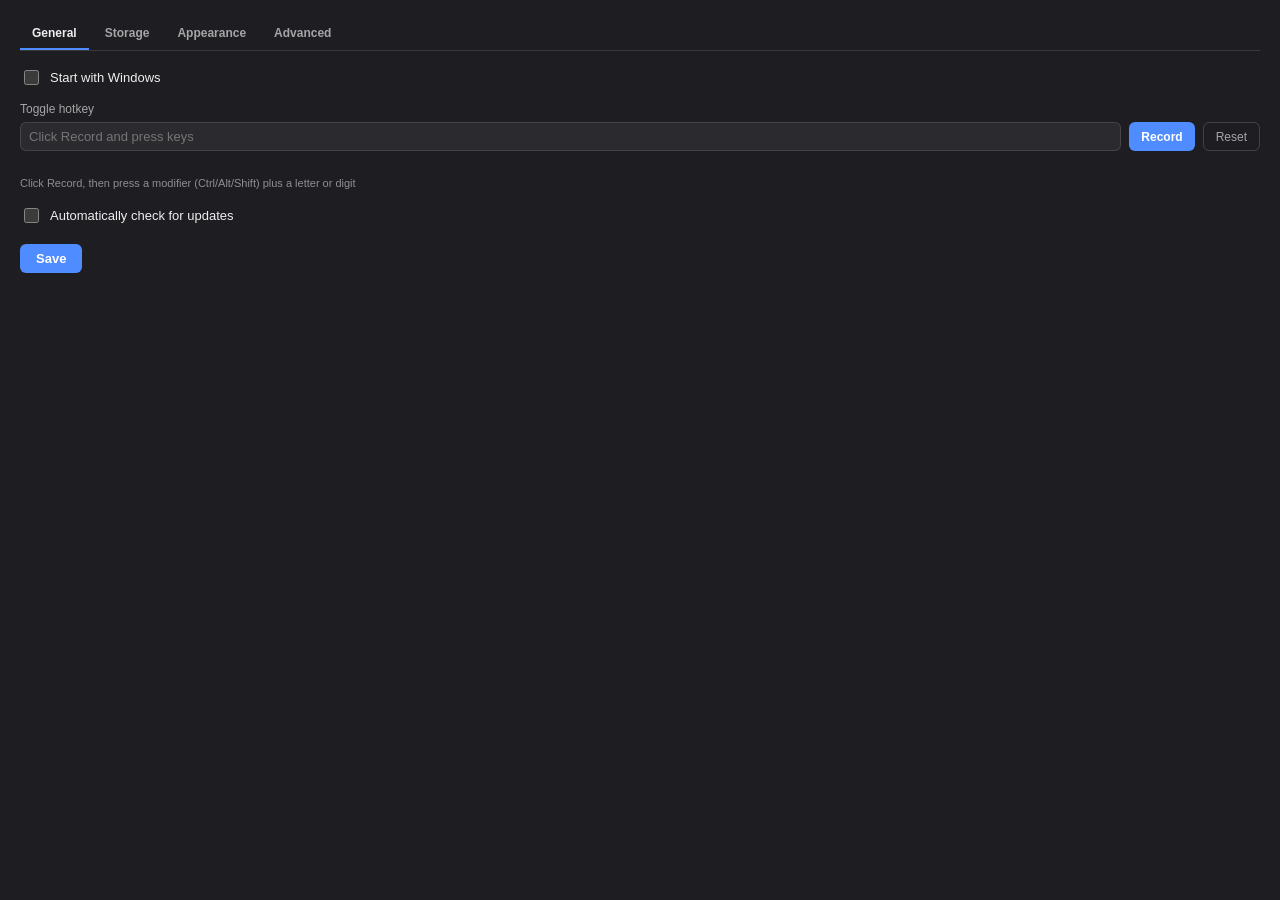
==== src/settings/index.html @ 89796a13 "gnhf 80: Added aria-pressed state to the Settings hotkey Record/Cancel toggle button so screen reade" ====
<!doctype html>
<html><head><meta charset="utf-8"><link rel="stylesheet" href="settings.css">
<script type="module" src="../dist/settings/settings.js"></script></head>
<body>
  <div id="updateBanner" class="update-banner hidden">
    <div class="update-banner-row">
      <span id="updateText" role="status"></span>
      <button type="button" id="updateAction"></button>
    </div>
    <p id="updateNotes" class="update-notes hidden"></p>
  </div>
  <div class="tabs" role="tablist">
    <button type="button" id="tab-general" class="tab active" data-tab="general" role="tab" aria-selected="true" aria-controls="panel-general" tabindex="0">General</button>
    <button type="button" id="tab-storage" class="tab" data-tab="storage" role="tab" aria-selected="false" aria-controls="panel-storage" tabindex="-1">Storage</button>
    <button type="button" id="tab-appearance" class="tab" data-tab="appearance" role="tab" aria-selected="false" aria-controls="panel-appearance" tabindex="-1">Appearance</button>
    <button type="button" id="tab-advanced" class="tab" data-tab="advanced" role="tab" aria-selected="false" aria-controls="panel-advanced" tabindex="-1">Advanced</button>
  </div>
  <form id="form">
    <section id="panel-general" class="tab-panel active" data-panel="general" role="tabpanel" aria-labelledby="tab-general">
      <label class="checkbox-field">
        <input id="startWithWindows" type="checkbox">
        Start with Windows
      </label>
      <div class="field">
        <label for="hotkey">Toggle hotkey</label>
        <div class="hotkey-row">
          <input id="hotkey" type="text" readonly placeholder="Click Record and press keys">
          <button type="button" id="hotkeyRecord" aria-pressed="false">Record</button>
          <button type="button" id="hotkeyReset" class="reset-btn" title="Reset to default (Ctrl+Alt+V)">Reset</button>
        </div>
        <span id="hotkeyError" class="field-error" role="alert"></span>
        <span class="field-hint">Click Record, then press a modifier (Ctrl/Alt/Shift) plus a letter or digit</span>
      </div>
      <label class="checkbox-field">
        <input id="autoCheckUpdates" type="checkbox">
        Automatically check for updates
      </label>
    </section>

    <section id="panel-storage" class="tab-panel" data-panel="storage" role="tabpanel" aria-labelledby="tab-storage">
      <div class="field">
        <label for="maxItems">Max items</label>
        <div class="control-row">
          <input id="maxItems" type="number" min="1" placeholder="Unlimited">
          <button type="button" id="resetMaxItems" class="reset-btn" title="Reset to default (200)">Reset</button>
        </div>
      </div>
      <div class="field">
        <label for="retentionDays">Retention (days)</label>
        <div class="control-row">
          <input id="retentionDays" type="number" min="1" placeholder="Unlimited">
          <button type="button" id="resetRetentionDays" class="reset-btn" title="Reset to default (30)">Reset</button>
        </div>
      </div>
      <span id="storageError" class="field-error" role="alert"></span>
      <div class="field">
        <label for="sortMode">Sort by</label>
        <select id="sortMode">
          <option value="last_copied">Time of last copy</option>
          <option value="first_copied">Time of first copy</option>
          <option value="most_copied">Number of copies</option>
        </select>
      </div>
      <fieldset class="field">
        <legend>Save to history</legend>
        <label class="checkbox-field"><input id="captureText" type="checkbox"> Text</label>
        <label class="checkbox-field"><input id="captureImage" type="checkbox"> Images</label>
        <label class="checkbox-field"><input id="captureFiles" type="checkbox"> Files</label>
        <label class="checkbox-field"><input id="captureRichtext" type="checkbox"> Rich text</label>
        <span id="captureError" class="field-error" role="alert"></span>
      </fieldset>
      <fieldset class="field">
        <legend>Danger zone</legend>
        <button type="button" id="clearHistoryBtn" class="danger-btn">Clear all history</button>
        <span id="clearHistoryStatus" class="field-hint" role="status"></span>
      </fieldset>
    </section>

    <section id="panel-appearance" class="tab-panel" data-panel="appearance" role="tabpanel" aria-labelledby="tab-appearance">
      <div class="field">
        <label for="popupOpacity">Popup opacity <span id="popupOpacityValue"></span></label>
        <div class="control-row">
          <input id="popupOpacity" type="range" min="30" max="100" step="1">
          <button type="button" id="resetOpacity" class="reset-btn" title="Reset to default (90%)">Reset</button>
        </div>
      </div>
      <div class="field">
        <label for="popupBgColor">Popup background color <span id="popupBgColorValue" class="hex-value"></span></label>
        <div class="control-row">
          <input id="popupBgColor" type="color">
          <button type="button" id="resetBgColor" class="reset-btn" title="Reset to default (#1E1E22)">Reset</button>
        </div>
      </div>
      <div class="field">
        <label for="popupAccentColor">Popup accent color <span id="popupAccentColorValue" class="hex-value"></span></label>
        <div class="control-row">
          <input id="popupAccentColor" type="color">
          <button type="button" id="resetAccentColor" class="reset-btn" title="Reset to default (#FFFFFF)">Reset</button>
        </div>
      </div>
      <div class="field">
        <label for="popupPosition">Position</label>
        <select id="popupPosition">
          <option value="cursor">At cursor</option>
          <option value="window_center">Center of active window</option>
          <option value="screen_center">Center of screen</option>
          <option value="bottom_right">Bottom-right corner</option>
        </select>
        <span class="field-hint">"Center of active window" falls back to the screen center if no window is focused</span>
      </div>
      <div class="field">
        <label for="popupPin">Pin</label>
        <select id="popupPin">
          <option value="bottom">Below position</option>
          <option value="top">Above position</option>
        </select>
        <span class="field-hint">Whether the popup opens below or above the chosen Position point</span>
      </div>
    </section>

    <section id="panel-advanced" class="tab-panel" data-panel="advanced" role="tabpanel" aria-labelledby="tab-advanced">
      <label class="checkbox-field">
        <input id="clearHistoryOnQuit" type="checkbox">
        Clear history on quit
      </label>
      <label class="checkbox-field">
        <input id="clearClipboardOnQuit" type="checkbox">
        Clear system clipboard too
      </label>
      <span class="field-hint">Only applies when "Clear history on quit" is enabled above</span>
    </section>

    <div class="actions">
      <button type="submit" id="saveBtn">Save</button>
      <span id="status" role="status">Saved</span>
      <span id="unsavedIndicator" class="unsaved-indicator">Unsaved changes</span>
    </div>
  </form>
</body></html>
---- src/settings/settings.css ----
:root { color-scheme: dark; }

body {
  margin: 0;
  font-family: "Segoe UI", sans-serif;
  background: #1e1e22;
  color: #eee;
  padding: 18px 20px;
}

.tabs {
  display: flex;
  gap: 4px;
  border-bottom: 1px solid rgba(255, 255, 255, 0.12);
  margin-bottom: 16px;
}

.tab {
  background: none;
  border: none;
  border-radius: 0;
  color: rgba(255, 255, 255, 0.6);
  font-size: 12px;
  font-weight: 600;
  padding: 8px 12px;
  cursor: pointer;
  border-bottom: 2px solid transparent;
}

.tab:hover { background: rgba(255, 255, 255, 0.06); color: #eee; }
.tab:active { background: rgba(255, 255, 255, 0.06); }

.tab.active {
  color: #eee;
  border-bottom-color: #4f8cff;
}

form { display: flex; flex-direction: column; gap: 14px; }

.tab-panel { display: none; flex-direction: column; gap: 14px; }
.tab-panel.active { display: flex; }

.field { display: flex; flex-direction: column; gap: 6px; }

fieldset.field { border: none; margin: 0; padding: 0; }

label, legend { font-size: 12px; color: rgba(255, 255, 255, 0.6); }
legend { padding: 0; }

#popupOpacityValue, .hex-value { color: rgba(255, 255, 255, 0.4); font-variant-numeric: tabular-nums; }
.hex-value { font-family: monospace; text-transform: uppercase; }

input[type="number"] {
  background: rgba(255, 255, 255, 0.06);
  border: 1px solid rgba(255, 255, 255, 0.12);
  border-radius: 6px;
  color: #eee;
  font-size: 13px;
  padding: 6px 8px;
  width: 100%;
  box-sizing: border-box;
  outline: none;
  transition: border-color 0.15s ease, background 0.15s ease;
}

input[type="number"]:hover { background: rgba(255, 255, 255, 0.09); }

input[type="number"]:focus {
  border-color: #4f8cff;
  background: rgba(255, 255, 255, 0.09);
}

.hotkey-row { display: flex; gap: 8px; }

input[type="text"]#hotkey {
  background: rgba(255, 255, 255, 0.06);
  border: 1px solid rgba(255, 255, 255, 0.12);
  border-radius: 6px;
  color: #eee;
  font-size: 13px;
  padding: 6px 8px;
  flex: 1;
  box-sizing: border-box;
  outline: none;
}

input[type="text"]#hotkey.recording {
  border-color: #4f8cff;
  color: rgba(255, 255, 255, 0.5);
}

input[type="text"]#hotkey:focus-visible {
  border-color: #4f8cff;
}

.hotkey-row button {
  padding: 6px 12px;
  font-size: 12px;
  flex-shrink: 0;
}

.hotkey-row button.recording { background: #e0524d; }
.hotkey-row button.recording:hover { background: #eb716c; }

.field-error {
  font-size: 11px;
  color: #ff8080;
  min-height: 14px;
}

.field-hint {
  font-size: 11px;
  color: rgba(255, 255, 255, 0.5);
  min-height: 14px;
}

.field-hint.error { color: #ff8080; }

.danger-btn {
  background: transparent;
  border: 1px solid #e0524d;
  color: #e0524d;
  align-self: flex-start;
}

.danger-btn:hover { background: rgba(224, 82, 77, 0.15); }
.danger-btn:active { background: rgba(224, 82, 77, 0.25); }

select {
  background: rgba(255, 255, 255, 0.06);
  border: 1px solid rgba(255, 255, 255, 0.12);
  border-radius: 6px;
  color: #eee;
  font-size: 13px;
  padding: 6px 8px;
  width: 100%;
  box-sizing: border-box;
  outline: none;
}

select:hover { background: rgba(255, 255, 255, 0.09); }
select:focus { border-color: #4f8cff; background: rgba(255, 255, 255, 0.09); }

input[type="range"] {
  width: 100%;
  accent-color: #4f8cff;
}

input[type="color"] {
  width: 48px;
  height: 28px;
  padding: 0;
  border: 1px solid rgba(255, 255, 255, 0.12);
  border-radius: 6px;
  background: none;
  cursor: pointer;
}

.control-row { display: flex; align-items: center; gap: 8px; }
.control-row input[type="range"] { flex: 1; }

.reset-btn {
  background: transparent;
  border: 1px solid rgba(255, 255, 255, 0.16);
  color: rgba(255, 255, 255, 0.6);
  font-size: 11px;
  font-weight: 500;
  padding: 5px 10px;
  flex-shrink: 0;
}

.reset-btn:hover { background: rgba(255, 255, 255, 0.08); color: #eee; }
.reset-btn:active { background: rgba(255, 255, 255, 0.12); }

.checkbox-field {
  display: flex;
  align-items: center;
  gap: 8px;
  font-size: 13px;
  color: #eee;
  cursor: pointer;
}

input[type="checkbox"] {
  accent-color: #4f8cff;
  width: 15px;
  height: 15px;
  cursor: pointer;
}

/* clearClipboardOnQuitEl is programmatically disabled when "Clear history on
   quit" is unchecked (settings.ts), but the label wrapping it kept full
   opacity and a pointer cursor -- same "disabled control looks clickable"
   gap fixed for buttons above, just for a dependent checkbox instead. */
.checkbox-field:has(input:disabled) {
  opacity: 0.5;
  cursor: not-allowed;
}

.checkbox-field:has(input:disabled) input {
  cursor: not-allowed;
}

.actions {
  display: flex;
  align-items: center;
  gap: 10px;
  margin-top: 4px;
}

button {
  background: #4f8cff;
  border: none;
  border-radius: 6px;
  color: #fff;
  font-size: 13px;
  font-weight: 600;
  padding: 7px 16px;
  cursor: pointer;
  transition: background 0.15s ease;
}

button:hover { background: #6b9fff; }
button:active { background: #3d75e0; }
button:focus-visible,
.tab:focus-visible {
  outline: 2px solid #4f8cff;
  outline-offset: 2px;
}

/* Buttons only ever signaled a busy/disabled state via text ("Saving…",
   "Clearing…", "Checking…", "Updating…") -- visually they stayed identical
   to enabled, still showing the hover/active background and pointer cursor,
   so nothing distinguished an inert button from a clickable one. */
button:disabled {
  opacity: 0.55;
  cursor: not-allowed;
}

button:disabled:hover,
button:disabled:active {
  background: #4f8cff;
}

.danger-btn:disabled:hover,
.danger-btn:disabled:active {
  background: transparent;
}

#status {
  font-size: 12px;
  color: #6fd08c;
  opacity: 0;
  transform: translateY(2px);
  transition: opacity 0.2s ease, transform 0.2s ease;
}

#status.visible { opacity: 1; transform: translateY(0); }

.unsaved-indicator {
  font-size: 12px;
  color: rgba(255, 255, 255, 0.5);
  opacity: 0;
  transition: opacity 0.2s ease;
}

.unsaved-indicator.visible { opacity: 1; }

.update-banner {
  background: rgba(79, 140, 255, 0.12);
  border: 1px solid rgba(79, 140, 255, 0.35);
  border-radius: 6px;
  padding: 8px 10px;
  margin-bottom: 14px;
  font-size: 12px;
  color: #eee;
}

.update-banner.hidden { display: none; }

.update-banner-row {
  display: flex;
  align-items: center;
  justify-content: space-between;
  gap: 10px;
}

.update-banner button {
  padding: 4px 10px;
  font-size: 12px;
}

.update-notes {
  margin: 8px 0 0;
  padding-top: 8px;
  border-top: 1px solid rgba(79, 140, 255, 0.25);
  color: rgba(255, 255, 255, 0.7);
  white-space: pre-wrap;
  max-height: 80px;
  overflow-y: auto;
}

.update-notes.hidden { display: none; }

.update-banner.error {
  background: rgba(255, 90, 90, 0.12);
  border-color: rgba(255, 90, 90, 0.35);
}
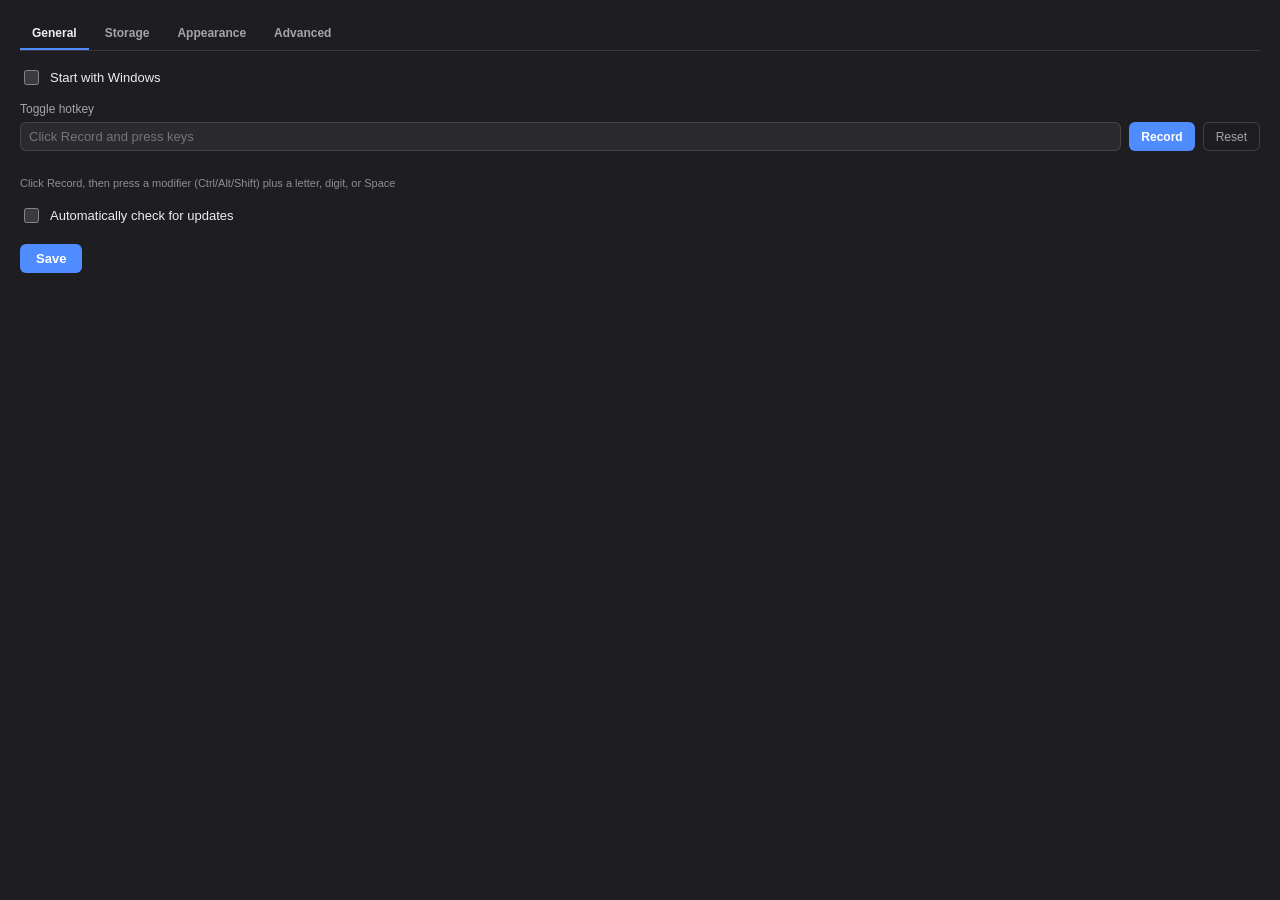
==== commit 4146d7c1: "gnhf 178: Added Space as a valid non-modifier key for the toggle hotkey (e.g. Ctrl+Space), in both t" ====
--- a/src/settings/index.html
+++ b/src/settings/index.html
@@ -7,7 +7,7 @@
       <span id="updateText" role="status"></span>
       <button type="button" id="updateAction"></button>
     </div>
-    <p id="updateNotes" class="update-notes hidden"></p>
+    <p id="updateNotes" class="update-notes hidden" tabindex="0" role="region" aria-label="Release notes"></p>
   </div>
   <div class="tabs" role="tablist">
     <button type="button" id="tab-general" class="tab active" data-tab="general" role="tab" aria-selected="true" aria-controls="panel-general" tabindex="0">General</button>
@@ -26,10 +26,11 @@
         <div class="hotkey-row">
           <input id="hotkey" type="text" readonly placeholder="Click Record and press keys">
           <button type="button" id="hotkeyRecord" aria-pressed="false">Record</button>
-          <button type="button" id="hotkeyReset" class="reset-btn" title="Reset to default (Ctrl+Alt+V)">Reset</button>
+          <button type="button" id="hotkeyReset" class="reset-btn" title="Reset to default (Ctrl+Alt+V)" aria-label="Reset toggle hotkey to default (Ctrl+Alt+V)">Reset</button>
         </div>
         <span id="hotkeyError" class="field-error" role="alert"></span>
-        <span class="field-hint">Click Record, then press a modifier (Ctrl/Alt/Shift) plus a letter or digit</span>
+        <span id="hotkeyInactiveWarning" class="field-hint error hidden" role="alert">This hotkey isn't working right now — another app may already be using it. Try recording a different one.</span>
+        <span class="field-hint">Click Record, then press a modifier (Ctrl/Alt/Shift) plus a letter, digit, or Space</span>
       </div>
       <label class="checkbox-field">
         <input id="autoCheckUpdates" type="checkbox">
@@ -42,14 +43,14 @@
         <label for="maxItems">Max items</label>
         <div class="control-row">
           <input id="maxItems" type="number" min="1" placeholder="Unlimited">
-          <button type="button" id="resetMaxItems" class="reset-btn" title="Reset to default (200)">Reset</button>
+          <button type="button" id="resetMaxItems" class="reset-btn" title="Reset to default (200)" aria-label="Reset max items to default (200)">Reset</button>
         </div>
       </div>
       <div class="field">
         <label for="retentionDays">Retention (days)</label>
         <div class="control-row">
           <input id="retentionDays" type="number" min="1" placeholder="Unlimited">
-          <button type="button" id="resetRetentionDays" class="reset-btn" title="Reset to default (30)">Reset</button>
+          <button type="button" id="resetRetentionDays" class="reset-btn" title="Reset to default (30)" aria-label="Reset retention days to default (30)">Reset</button>
         </div>
       </div>
       <span id="storageError" class="field-error" role="alert"></span>
@@ -60,6 +61,7 @@
           <option value="first_copied">Time of first copy</option>
           <option value="most_copied">Number of copies</option>
         </select>
+        <span class="field-hint">Controls the order of items in the history popup. "Time of last copy" moves an item to the top each time you re-copy it; "Time of first copy" keeps its position fixed</span>
       </div>
       <fieldset class="field">
         <legend>Save to history</legend>
@@ -81,21 +83,21 @@
         <label for="popupOpacity">Popup opacity <span id="popupOpacityValue"></span></label>
         <div class="control-row">
           <input id="popupOpacity" type="range" min="30" max="100" step="1">
-          <button type="button" id="resetOpacity" class="reset-btn" title="Reset to default (90%)">Reset</button>
+          <button type="button" id="resetOpacity" class="reset-btn" title="Reset to default (90%)" aria-label="Reset popup opacity to default (90%)">Reset</button>
         </div>
       </div>
       <div class="field">
         <label for="popupBgColor">Popup background color <span id="popupBgColorValue" class="hex-value"></span></label>
         <div class="control-row">
           <input id="popupBgColor" type="color">
-          <button type="button" id="resetBgColor" class="reset-btn" title="Reset to default (#1E1E22)">Reset</button>
+          <button type="button" id="resetBgColor" class="reset-btn" title="Reset to default (#1E1E22)" aria-label="Reset popup background color to default (#1E1E22)">Reset</button>
         </div>
       </div>
       <div class="field">
         <label for="popupAccentColor">Popup accent color <span id="popupAccentColorValue" class="hex-value"></span></label>
         <div class="control-row">
           <input id="popupAccentColor" type="color">
-          <button type="button" id="resetAccentColor" class="reset-btn" title="Reset to default (#FFFFFF)">Reset</button>
+          <button type="button" id="resetAccentColor" class="reset-btn" title="Reset to default (#FFFFFF)" aria-label="Reset popup accent color to default (#FFFFFF)">Reset</button>
         </div>
       </div>
       <div class="field">
@@ -114,7 +116,7 @@
           <option value="bottom">Below position</option>
           <option value="top">Above position</option>
         </select>
-        <span class="field-hint">Whether the popup opens below or above the chosen Position point</span>
+        <span id="popupPinHint" class="field-hint">Whether the popup opens below or above the chosen Position point</span>
       </div>
     </section>
 
@@ -133,7 +135,7 @@
     <div class="actions">
       <button type="submit" id="saveBtn">Save</button>
       <span id="status" role="status">Saved</span>
-      <span id="unsavedIndicator" class="unsaved-indicator">Unsaved changes</span>
+      <span id="unsavedIndicator" class="unsaved-indicator" role="status">Unsaved changes</span>
     </div>
   </form>
 </body></html>
--- a/src/settings/settings.css
+++ b/src/settings/settings.css
@@ -1,4 +1,6 @@
 :root { color-scheme: dark; }
+
+html, body { height: 100%; }
 
 body {
   margin: 0;
@@ -6,6 +8,8 @@
   background: #1e1e22;
   color: #eee;
   padding: 18px 20px;
+  box-sizing: border-box;
+  overflow-y: auto;
 }
 
 .tabs {
@@ -13,6 +17,18 @@
   gap: 4px;
   border-bottom: 1px solid rgba(255, 255, 255, 0.12);
   margin-bottom: 16px;
+  /* Iteration 81 made `body` the scroll container for tab-panel content
+     that overflows the fixed-size window (still possible on the taller tabs
+     even at the current 420x480). Without this, scrolling down
+     a long panel (e.g. Storage, with 4+ stacked fields) also scrolls the
+     tab bar itself out of view, stranding the user with no way to switch
+     tabs except scrolling back up first. Pin it to the top of the scroll
+     container instead, with an opaque background so content doesn't show
+     through underneath it while scrolled. */
+  position: sticky;
+  top: 0;
+  z-index: 1;
+  background: #1e1e22;
 }
 
 .tab {
@@ -116,6 +132,8 @@
 
 .field-hint.error { color: #ff8080; }
 
+#hotkeyInactiveWarning.hidden { display: none; }
+
 .danger-btn {
   background: transparent;
   border: 1px solid #e0524d;
@@ -140,6 +158,16 @@
 
 select:hover { background: rgba(255, 255, 255, 0.09); }
 select:focus { border-color: #4f8cff; background: rgba(255, 255, 255, 0.09); }
+select:disabled { opacity: 0.5; cursor: not-allowed; }
+
+/* popupPin is programmatically disabled when Position is "Bottom-right
+   corner" (settings.ts), but its wrapping label/hint stayed full-opacity --
+   same "disabled control looks half-active" gap already fixed for
+   .checkbox-field below, just for this select's .field wrapper instead. */
+.field:has(select:disabled) label,
+.field:has(select:disabled) .field-hint {
+  opacity: 0.5;
+}
 
 input[type="range"] {
   width: 100%;
@@ -302,6 +330,11 @@
 
 .update-notes.hidden { display: none; }
 
+.update-notes:focus-visible {
+  outline: 2px solid #4f8cff;
+  outline-offset: 2px;
+}
+
 .update-banner.error {
   background: rgba(255, 90, 90, 0.12);
   border-color: rgba(255, 90, 90, 0.35);
